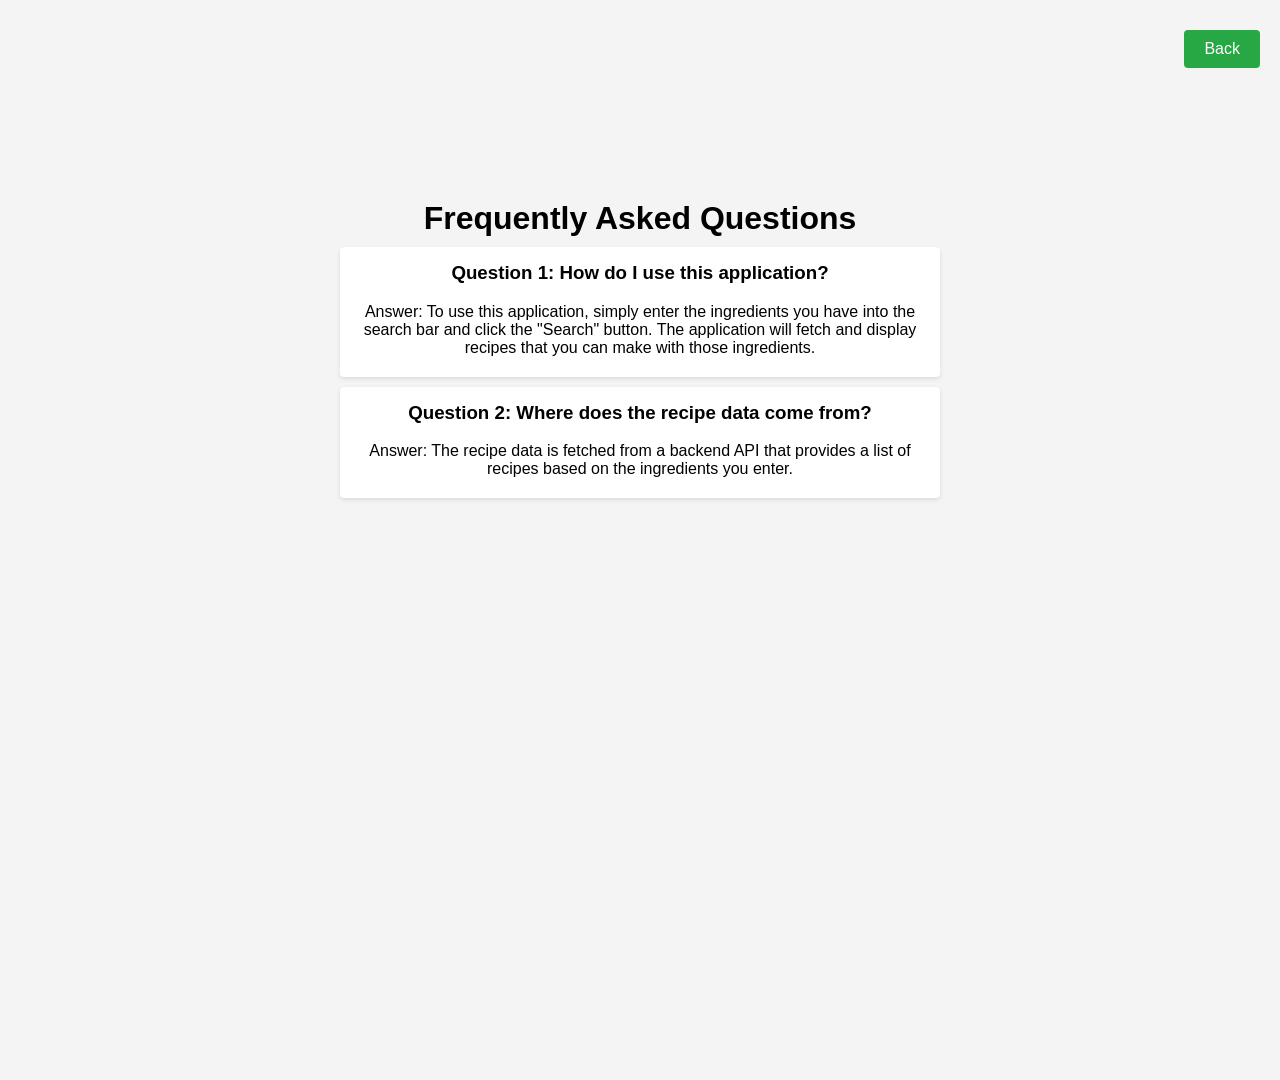
==== frontend/faq.html @ 84b554dc "Changes to Css and FAQ Page Added" ====
<!DOCTYPE html>
<html lang="en">
<head>
  <meta charset="UTF-8">
  <meta name="viewport" content="width=device-width, initial-scale=1.0">
  <title>FAQ</title>
  <link rel="stylesheet" href="style.css">
</head>
<body>
  <a href="index.html" class="back-button">Back</a>
  <div class="container">
    <h1>Frequently Asked Questions</h1>
    
    <div class="faq-item">
      <h3>Question 1: How do I use this application?</h3>
      <p>Answer: To use this application, simply enter the ingredients you have into the search bar and click the "Search" button. The application will fetch and display recipes that you can make with those ingredients.</p>
    </div>
    
    <div class="faq-item">
      <h3>Question 2: Where does the recipe data come from?</h3>
      <p>Answer: The recipe data is fetched from a backend API that provides a list of recipes based on the ingredients you enter.</p>
    </div>
    
    <!-- Add more questions and answers here -->
    
  </div>
</body>
</html>
---- frontend/style.css ----
body {
  font-family: Arial, sans-serif;
  margin: 0;
  padding: 0;
  background-color: #f4f4f4;
  display: flex;
  justify-content: flex-start; /* Align items to the top */
  align-items: center; /* Center items horizontally */
  min-height: 100vh;
  flex-direction: column;
  padding-top: 20vh; /* Add padding to move content down */
}

.container {
  width: 80%;
  max-width: 600px;
  text-align: center;
  margin: 10px 0; /* Reduce margin to move content up */
  display: flex;
  flex-direction: column;
  align-items: center; /* Center the content horizontally */
}

h1 {
  margin-top: 10px; /* Reduce margin to move the heading up */
  margin-bottom: 10px; /* Reduce margin to move the heading closer to the input */
}

#input {
  width: 100%;
  padding: 10px;
  margin-bottom: 10px;
  border: 1px solid #ccc;
  border-radius: 4px;
}

button, .faq-button, .back-button {
  padding: 10px 20px;
  border: none;
  background-color: #28a745;
  color: white;
  border-radius: 4px;
  cursor: pointer;
  text-decoration: none; /* Remove underline from link */
  display: inline-block;
  margin-top: 10px; /* Add margin to separate buttons */
}

button:hover, .faq-button:hover, .back-button:hover {
  background-color: #218838;
}

#results {
  margin-top: 20px;
  width: 100%;
}

.recipe {
  background-color: white;
  padding: 15px;
  margin-bottom: 10px;
  border-radius: 4px;
  box-shadow: 0 2px 4px rgba(0, 0, 0, 0.1);
  text-align: left;
}

.recipe h3 {
  margin-top: 0;
}

.recipe h4 {
  margin-bottom: 5px;
}

.recipe ul {
  padding-left: 20px;
  margin: 5px 0;
}

.recipe p {
  margin: 5px 0;
}

.faq-button, .back-button {
  position: absolute;
  top: 20px;
  right: 20px;
}

.faq-item {
  background-color: white;
  padding: 15px;
  margin-bottom: 10px;
  border-radius: 4px;
  box-shadow: 0 2px 4px rgba(0, 0, 0, 0.1);
}

.faq-item h3 {
  margin-top: 0;
}

.faq-item p {
  margin: 5px 0;
}
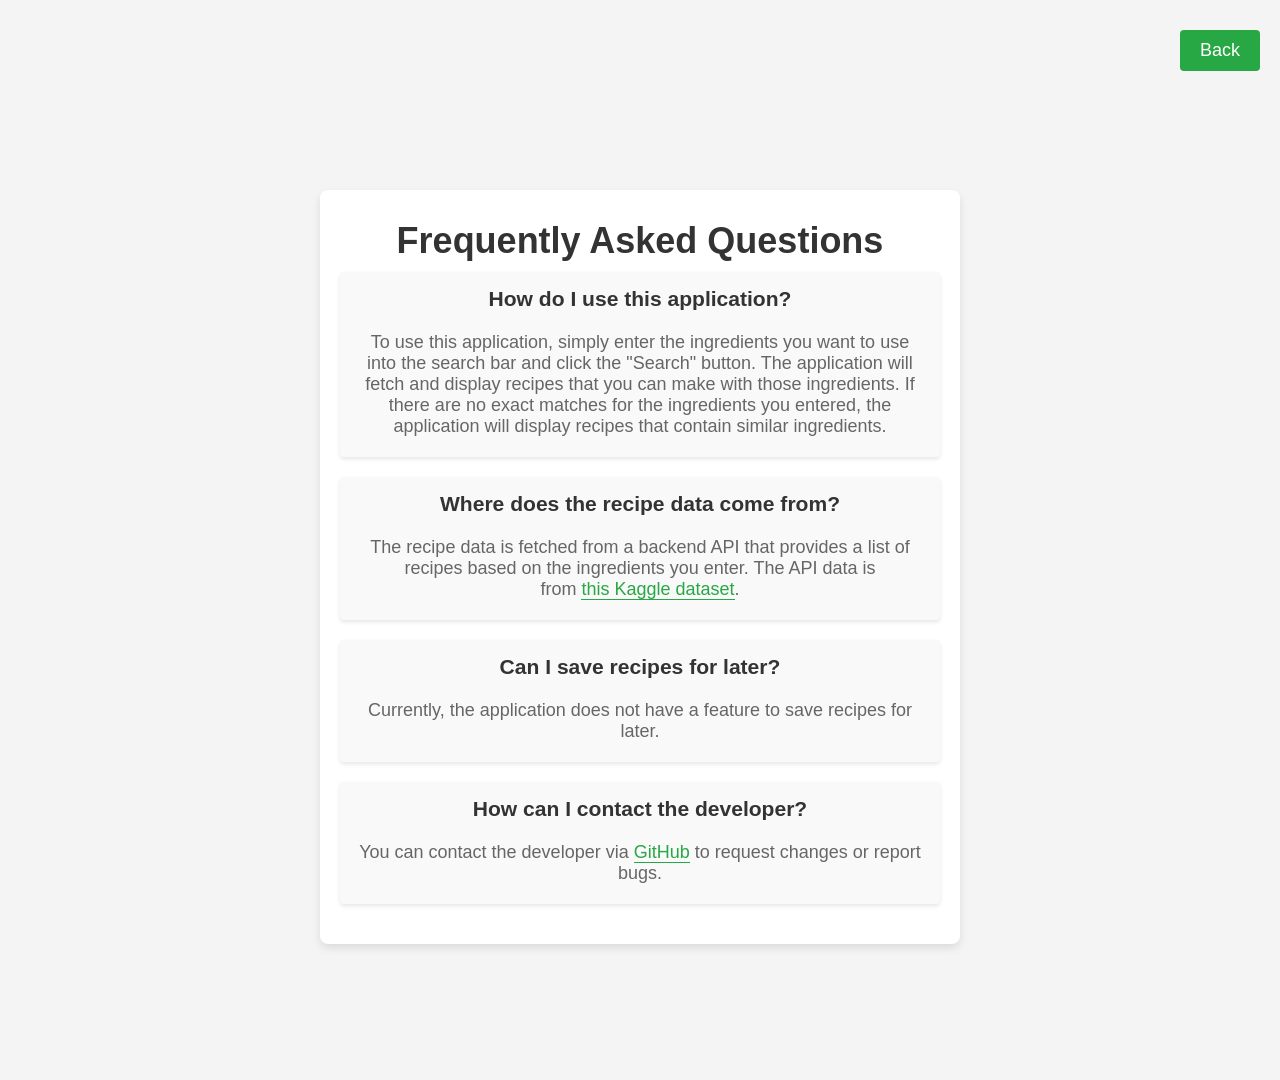
==== commit ea0521e1: "Enhance FAQ section and improve styling for better user experience" ====
--- a/frontend/faq.html
+++ b/frontend/faq.html
@@ -12,13 +12,31 @@
     <h1>Frequently Asked Questions</h1>
     
     <div class="faq-item">
-      <h3>Question 1: How do I use this application?</h3>
-      <p>Answer: To use this application, simply enter the ingredients you have into the search bar and click the "Search" button. The application will fetch and display recipes that you can make with those ingredients.</p>
+      <h3>How do I use this application?</h3>
+      <p>
+        To use this application, simply enter the ingredients you want to use into the search bar and click the "Search" button. The application will fetch and display recipes that you can make with those ingredients. If there are no exact matches for the ingredients you entered, the application will display recipes that contain similar ingredients.
+      </p>
     </div>
     
     <div class="faq-item">
-      <h3>Question 2: Where does the recipe data come from?</h3>
-      <p>Answer: The recipe data is fetched from a backend API that provides a list of recipes based on the ingredients you enter.</p>
+      <h3>Where does the recipe data come from?</h3>
+      <p>
+        The recipe data is fetched from a backend API that provides a list of recipes based on the ingredients you enter. The API data is <br> from <a href="https://www.kaggle.com/datasets/wilmerarltstrmberg/recipe-dataset-over-2m/data" target="_blank">this Kaggle dataset</a>.
+      </p>
+    </div>
+    
+    <div class="faq-item">
+      <h3>Can I save recipes for later?</h3>
+      <p>
+        Currently, the application does not have a feature to save recipes for later.
+      </p>
+    </div>
+    
+    <div class="faq-item">
+      <h3>How can I contact the developer?</h3>
+      <p>
+        You can contact the developer via <a href="https://github.com/DE-blank/recipes">GitHub</a> to request changes or report bugs.
+      </p>
     </div>
     
     <!-- Add more questions and answers here -->
--- a/frontend/style.css
+++ b/frontend/style.css
@@ -9,6 +9,7 @@
   min-height: 100vh;
   flex-direction: column;
   padding-top: 20vh; /* Add padding to move content down */
+  font-size: 18px; /* Increase base font size */
 }
 
 .container {
@@ -19,11 +20,17 @@
   display: flex;
   flex-direction: column;
   align-items: center; /* Center the content horizontally */
+  background-color: #ffffff; /* Add a white background to the container */
+  padding: 20px; /* Add padding inside the container */
+  border-radius: 8px; /* Add rounded corners to the container */
+  box-shadow: 0 4px 8px rgba(0, 0, 0, 0.1); /* Add a subtle shadow to the container */
 }
 
 h1 {
   margin-top: 10px; /* Reduce margin to move the heading up */
   margin-bottom: 10px; /* Reduce margin to move the heading closer to the input */
+  font-size: 2em; /* Increase font size for the heading */
+  color: #333333; /* Add a dark color to the heading */
 }
 
 #input {
@@ -44,10 +51,12 @@
   text-decoration: none; /* Remove underline from link */
   display: inline-block;
   margin-top: 10px; /* Add margin to separate buttons */
+  font-size: 1em; /* Ensure button text size matches body text size */
 }
 
 button:hover, .faq-button:hover, .back-button:hover {
   background-color: #218838;
+  color: white; /* Ensure text color remains white on hover */
 }
 
 #results {
@@ -56,7 +65,7 @@
 }
 
 .recipe {
-  background-color: white;
+  background-color: #f9f9f9; /* Add a light background color to the recipe */
   padding: 15px;
   margin-bottom: 10px;
   border-radius: 4px;
@@ -66,10 +75,12 @@
 
 .recipe h3 {
   margin-top: 0;
+  color: #333333; /* Add a dark color to the recipe titles */
 }
 
 .recipe h4 {
   margin-bottom: 5px;
+  color: #555555; /* Add a slightly lighter color to the subtitles */
 }
 
 .recipe ul {
@@ -79,6 +90,7 @@
 
 .recipe p {
   margin: 5px 0;
+  color: #666666; /* Add a medium color to the recipe text */
 }
 
 .faq-button, .back-button {
@@ -88,17 +100,31 @@
 }
 
 .faq-item {
-  background-color: white;
+  background-color: #f9f9f9; /* Add a light background color to the FAQ items */
   padding: 15px;
-  margin-bottom: 10px;
+  margin-bottom: 20px; /* Increase margin to add more space between FAQ items */
   border-radius: 4px;
   box-shadow: 0 2px 4px rgba(0, 0, 0, 0.1);
 }
 
 .faq-item h3 {
   margin-top: 0;
+  color: #333333; /* Add a dark color to the FAQ titles */
 }
 
 .faq-item p {
   margin: 5px 0;
+  color: #666666; /* Add a medium color to the FAQ text */
+}
+
+.faq-item a {
+  color: #28a745 !important; /* Match link color to button color */
+  text-decoration: none !important; /* Remove underline from links */
+  border-bottom: 1px solid #28a745 !important; /* Add a bottom border to links */
+  transition: color 0.3s, border-bottom-color 0.3s; /* Add transition for smooth hover effect */
+}
+
+.faq-item a:hover {
+  color: #218838 !important; /* Darken the link color on hover */
+  border-bottom-color: #218838 !important; /* Change the bottom border color on hover */
 }
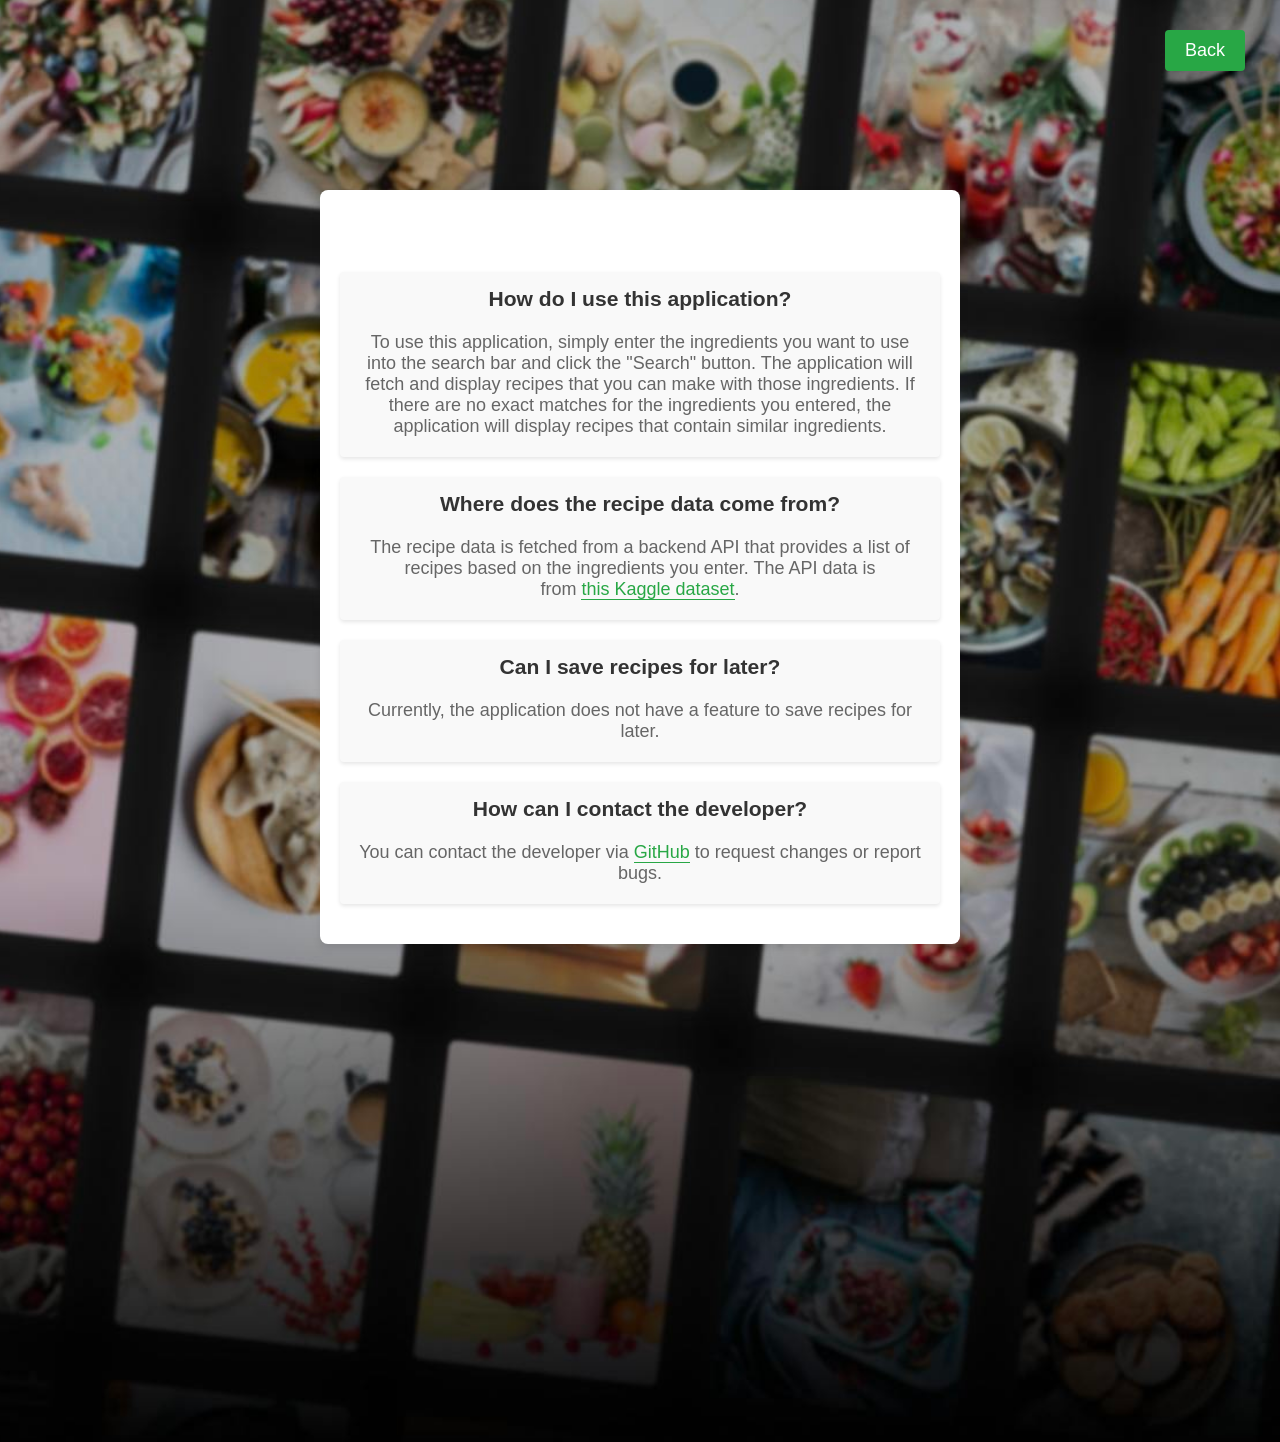
==== commit 1a476f6d: "changed css" ====
--- a/frontend/faq.html
+++ b/frontend/faq.html
@@ -7,6 +7,7 @@
   <link rel="stylesheet" href="style.css">
 </head>
 <body>
+  <img class="bg-image"  src="IMG_3679 2.jpg"/>
   <a href="index.html" class="back-button">Back</a>
   <div class="container">
     <h1>Frequently Asked Questions</h1>
@@ -39,8 +40,6 @@
       </p>
     </div>
     
-    <!-- Add more questions and answers here -->
-    
   </div>
 </body>
 </html>
--- a/frontend/style.css
+++ b/frontend/style.css
@@ -1,130 +1,159 @@
 body {
-  font-family: Arial, sans-serif;
-  margin: 0;
-  padding: 0;
-  background-color: #f4f4f4;
-  display: flex;
+  font-family: Arial, sans-serif; /* Set the font family for the body */
+  margin: 0; /* Remove default margin */
+  padding: 0; /* Remove default padding */
+  background-color: #000000; /* Set the background color */
+  display: flex; /* Use flexbox for layout */
   justify-content: flex-start; /* Align items to the top */
   align-items: center; /* Center items horizontally */
-  min-height: 100vh;
-  flex-direction: column;
+  min-height: 100vh; /* Set the minimum height to 100% of the viewport height */
+  flex-direction: column; /* Stack items vertically */
   padding-top: 20vh; /* Add padding to move content down */
   font-size: 18px; /* Increase base font size */
+  position: relative;
+}
+
+.bg-image {
+  position: absolute;
+  z-index: -1;
+  left:auto;
+  right: auto;
+  top: -20px;
+  width: 110vw;
+
 }
 
 .container {
-  width: 80%;
-  max-width: 600px;
-  text-align: center;
-  margin: 10px 0; /* Reduce margin to move content up */
-  display: flex;
-  flex-direction: column;
-  align-items: center; /* Center the content horizontally */
-  background-color: #ffffff; /* Add a white background to the container */
+  width: 80%; /* Set the width to 80% of the parent */
+  max-width: 600px; /* Set the maximum width */
+  text-align: center; /* Center the text */
+  margin: 10px 0; /* Add vertical margin */
+  display: flex; /* Use flexbox for layout */
+  flex-direction: column; /* Stack items vertically */
+  align-items: center; /* Center items horizontally */
+  background-color: #ffffff; /* Set the background color to white */
   padding: 20px; /* Add padding inside the container */
-  border-radius: 8px; /* Add rounded corners to the container */
-  box-shadow: 0 4px 8px rgba(0, 0, 0, 0.1); /* Add a subtle shadow to the container */
+  border-radius: 8px; /* Add rounded corners */
+  box-shadow: 0 4px 8px rgba(0, 0, 0, 0.1); /* Add a subtle shadow */
 }
 
 h1 {
-  margin-top: 10px; /* Reduce margin to move the heading up */
-  margin-bottom: 10px; /* Reduce margin to move the heading closer to the input */
-  font-size: 2em; /* Increase font size for the heading */
-  color: #333333; /* Add a dark color to the heading */
+  margin-top: 10px; /* Add top margin */
+  margin-bottom: 10px; /* Add bottom margin */
+  font-size: 2em; /* Increase font size */
+  color: #ffffff; /* Set the text color */
+}
+
+.input-wrapper {
+  width: 90%; /* Set the width to 90% of the parent */
+  display: flex; /* Use flexbox for layout */
+  flex-direction: column; /* Stack items vertically */
+  align-items: center; /* Align items to the center */
+}
+
+label {
+  margin-bottom: 15px; /* Add bottom margin */
+  font-size: 1.2em; /* Set the font size */
+  color: #333333; /* Set the text color */
 }
 
 #input {
-  width: 100%;
-  padding: 10px;
-  margin-bottom: 10px;
-  border: 1px solid #ccc;
-  border-radius: 4px;
+  width: 100%; /* Set the width to 100% of the parent */
+  padding: 10px; /* Add padding inside the input */
+  margin-bottom: 10px; /* Add bottom margin */
+  border: 1px solid #ccc; /* Add a border */
+  border-radius: 4px; /* Add rounded corners */
 }
 
 button, .faq-button, .back-button {
-  padding: 10px 20px;
-  border: none;
-  background-color: #28a745;
-  color: white;
-  border-radius: 4px;
-  cursor: pointer;
+  padding: 10px 20px; /* Add padding inside the button */
+  border: none; /* Remove the border */
+  background-color: #28a745; /* Set the background color */
+  color: white; /* Set the text color */
+  border-radius: 4px; /* Add rounded corners */
+  cursor: pointer; /* Change the cursor to a pointer */
   text-decoration: none; /* Remove underline from link */
-  display: inline-block;
-  margin-top: 10px; /* Add margin to separate buttons */
-  font-size: 1em; /* Ensure button text size matches body text size */
+  display: inline-block; /* Display as an inline block */
+  margin-top: 10px; /* Add top margin */
+  font-size: 1em; /* Set the font size */
+  margin-right: 15px;
+}
+
+button i, .faq-button i {
+  margin-right: 5px; /* Add right margin to the icon */
 }
 
 button:hover, .faq-button:hover, .back-button:hover {
-  background-color: #218838;
+  background-color: #218838; /* Change the background color on hover */
   color: white; /* Ensure text color remains white on hover */
 }
 
 #results {
-  margin-top: 20px;
-  width: 100%;
+  margin-top: 20px; /* Add top margin */
+  width: 100%; /* Set the width to 100% of the parent */
 }
 
 .recipe {
-  background-color: #f9f9f9; /* Add a light background color to the recipe */
-  padding: 15px;
-  margin-bottom: 10px;
-  border-radius: 4px;
-  box-shadow: 0 2px 4px rgba(0, 0, 0, 0.1);
-  text-align: left;
+  background-color: #f9f9f9; /* Set the background color */
+  padding: 15px; /* Add padding inside the recipe */
+  margin-bottom: 10px; /* Add bottom margin */
+  border-radius: 4px; /* Add rounded corners */
+  box-shadow: 0 2px 4px rgba(0, 0, 0, 0.1); /* Add a subtle shadow */
+  text-align: left; /* Align text to the left */
 }
 
 .recipe h3 {
-  margin-top: 0;
-  color: #333333; /* Add a dark color to the recipe titles */
+  margin-top: 0; /* Remove top margin */
+  color: #333333; /* Set the text color */
 }
 
 .recipe h4 {
-  margin-bottom: 5px;
-  color: #555555; /* Add a slightly lighter color to the subtitles */
+  margin-bottom: 5px; /* Add bottom margin */
+  color: #555555; /* Set the text color */
 }
 
 .recipe ul {
-  padding-left: 20px;
-  margin: 5px 0;
+  padding-left: 20px; /* Add left padding */
+  margin: 5px 0; /* Add vertical margin */
 }
 
 .recipe p {
-  margin: 5px 0;
-  color: #666666; /* Add a medium color to the recipe text */
+  margin: 5px 0; /* Add vertical margin */
+  color: #666666; /* Set the text color */
 }
 
 .faq-button, .back-button {
-  position: absolute;
-  top: 20px;
-  right: 20px;
+  position: absolute; /* Position absolutely */
+  top: 20px; /* Set the top position */
+  right: 20px; /* Set the right position */
 }
 
 .faq-item {
-  background-color: #f9f9f9; /* Add a light background color to the FAQ items */
-  padding: 15px;
-  margin-bottom: 20px; /* Increase margin to add more space between FAQ items */
-  border-radius: 4px;
-  box-shadow: 0 2px 4px rgba(0, 0, 0, 0.1);
+  background-color: #f9f9f9; /* Set the background color */
+  padding: 15px; /* Add padding inside the FAQ item */
+  margin-bottom: 20px; /* Add bottom margin */
+  border-radius: 4px; /* Add rounded corners */
+  box-shadow: 0 2px 4px rgba(0, 0, 0, 0.1); /* Add a subtle shadow */
 }
 
 .faq-item h3 {
-  margin-top: 0;
-  color: #333333; /* Add a dark color to the FAQ titles */
+  margin-top: 0; /* Remove top margin */
+  color: #333333; /* Set the text color */
 }
 
 .faq-item p {
-  margin: 5px 0;
-  color: #666666; /* Add a medium color to the FAQ text */
+  margin: 5px 0; /* Add vertical margin */
+  color: #666666; /* Set the text color */
 }
 
 .faq-item a {
-  color: #28a745 !important; /* Match link color to button color */
+  color: #28a745 !important; /* Set the link color */
   text-decoration: none !important; /* Remove underline from links */
   border-bottom: 1px solid #28a745 !important; /* Add a bottom border to links */
   transition: color 0.3s, border-bottom-color 0.3s; /* Add transition for smooth hover effect */
 }
 
 .faq-item a:hover {
-  color: #218838 !important; /* Darken the link color on hover */
+  color: #218838 !important; /* Change the link color on hover */
   border-bottom-color: #218838 !important; /* Change the bottom border color on hover */
 }
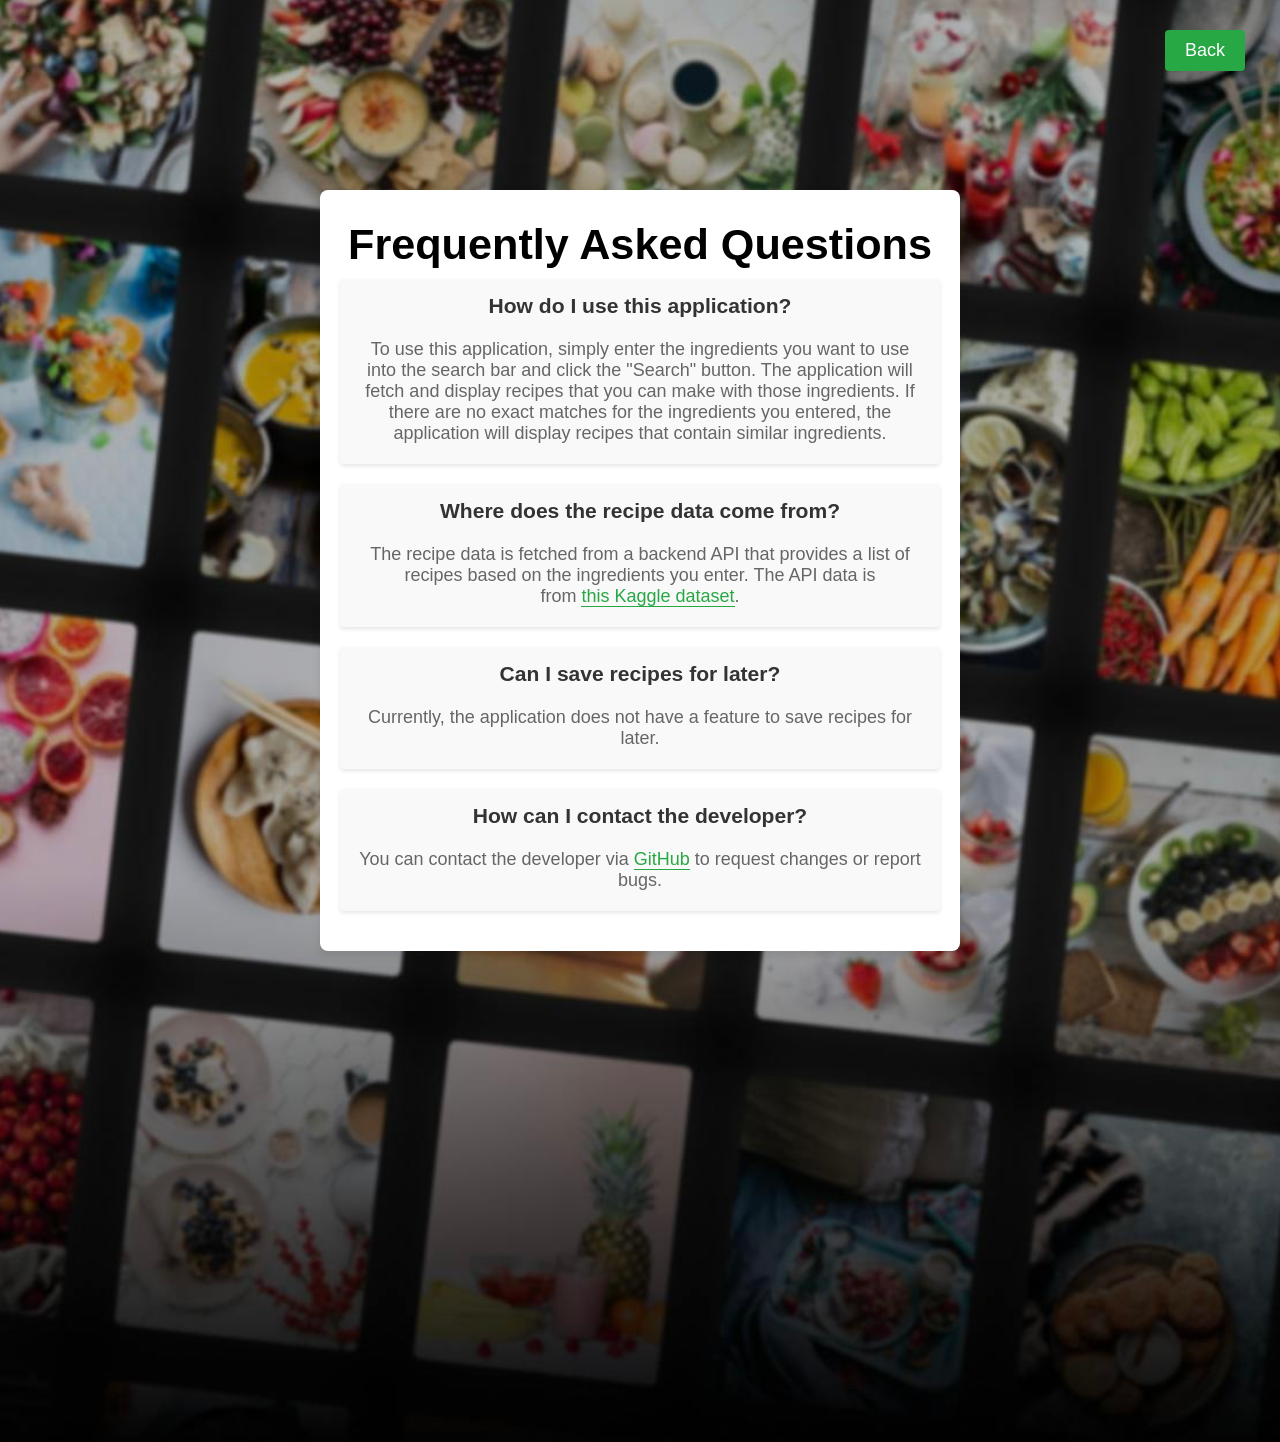
==== commit ca537bdd: "Small CSS changes" ====
--- a/frontend/faq.html
+++ b/frontend/faq.html
@@ -10,7 +10,7 @@
   <img class="bg-image"  src="IMG_3679 2.jpg"/>
   <a href="index.html" class="back-button">Back</a>
   <div class="container">
-    <h1>Frequently Asked Questions</h1>
+    <h1 class="faq-h1">Frequently Asked Questions</h1>
     
     <div class="faq-item">
       <h3>How do I use this application?</h3>
--- a/frontend/style.css
+++ b/frontend/style.css
@@ -37,10 +37,16 @@
   box-shadow: 0 4px 8px rgba(0, 0, 0, 0.1); /* Add a subtle shadow */
 }
 
-h1 {
+.faq-h1 {
   margin-top: 10px; /* Add top margin */
   margin-bottom: 10px; /* Add bottom margin */
-  font-size: 2em; /* Increase font size */
+  font-size: 2.4em; /* Increase font size */
+  color: #000000; /* Set the text color */
+}
+.main-h1 {
+  margin-top: 10px; /* Add top margin */
+  margin-bottom: 10px; /* Add bottom margin */
+  font-size: 100px; /* Increase font size */
   color: #ffffff; /* Set the text color */
 }
 
@@ -156,4 +162,19 @@
 .faq-item a:hover {
   color: #218838 !important; /* Change the link color on hover */
   border-bottom-color: #218838 !important; /* Change the bottom border color on hover */
+}
+
+.spinner {
+  border: 16px solid #f3f3f3; /* Light grey */
+  border-top: 16px solid #3498db; /* Blue */
+  border-radius: 50%;
+  width: 120px;
+  height: 120px;
+  animation: spin 2s linear infinite;
+  margin: 20px auto;
+}
+
+@keyframes spin {
+  0% { transform: rotate(0deg); }
+  100% { transform: rotate(360deg); }
 }
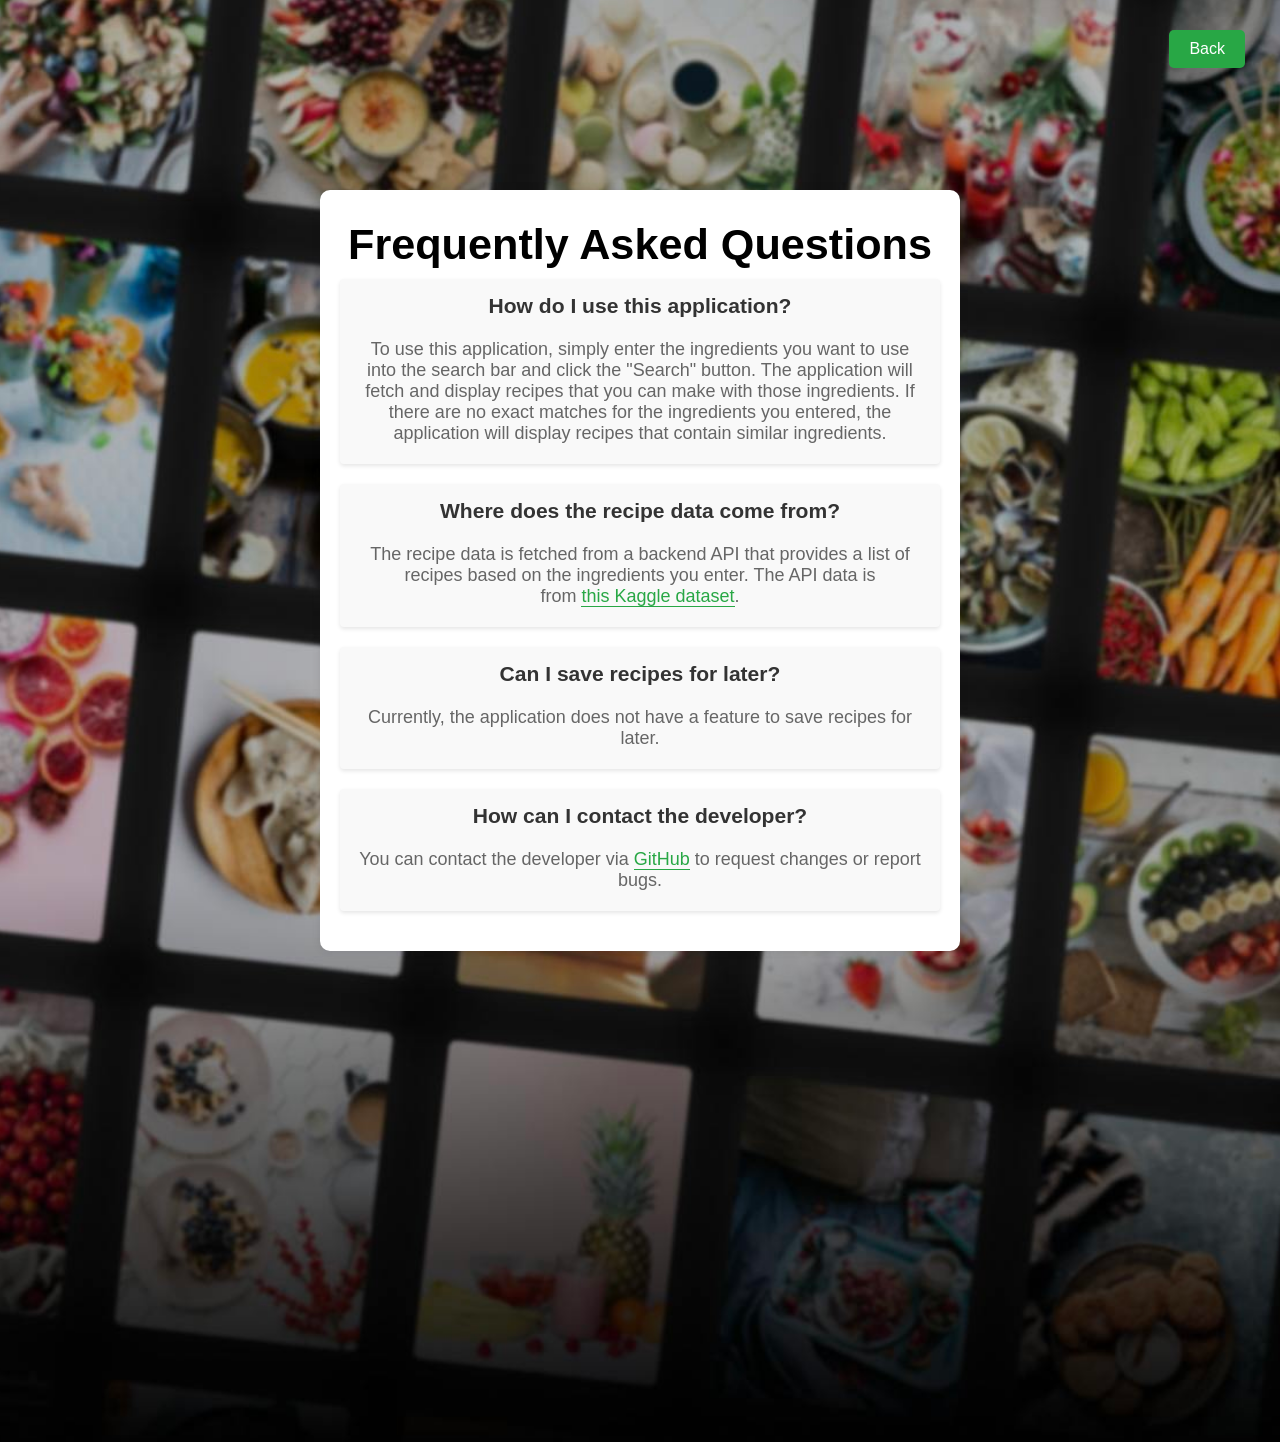
==== commit fbea0468: "Added Icon" ====
--- a/frontend/faq.html
+++ b/frontend/faq.html
@@ -3,11 +3,12 @@
 <head>
   <meta charset="UTF-8">
   <meta name="viewport" content="width=device-width, initial-scale=1.0">
+  <link rel="icon" href="img/book.png" type="image/icon type">
   <title>FAQ</title>
   <link rel="stylesheet" href="style.css">
 </head>
 <body>
-  <img class="bg-image"  src="IMG_3679 2.jpg"/>
+  <img class="bg-image"  src="img/IMG_3679.jpg"/>
   <a href="index.html" class="back-button">Back</a>
   <div class="container">
     <h1 class="faq-h1">Frequently Asked Questions</h1>
--- a/frontend/style.css
+++ b/frontend/style.css
@@ -11,6 +11,7 @@
   padding-top: 20vh; /* Add padding to move content down */
   font-size: 18px; /* Increase base font size */
   position: relative;
+  overflow-x: hidden; 
 }
 
 .bg-image {
@@ -20,7 +21,6 @@
   right: auto;
   top: -20px;
   width: 110vw;
-
 }
 
 .container {
@@ -33,8 +33,8 @@
   align-items: center; /* Center items horizontally */
   background-color: #ffffff; /* Set the background color to white */
   padding: 20px; /* Add padding inside the container */
-  border-radius: 8px; /* Add rounded corners */
-  box-shadow: 0 4px 8px rgba(0, 0, 0, 0.1); /* Add a subtle shadow */
+  border-radius: 10px; /* Add rounded corners */
+  box-shadow: 0 0 10px rgba(0, 0, 0, 0.1); /* Add a subtle shadow */
 }
 
 .faq-h1 {
@@ -45,9 +45,10 @@
 }
 .main-h1 {
   margin-top: 10px; /* Add top margin */
-  margin-bottom: 10px; /* Add bottom margin */
+  margin-bottom: 20px; /* Add bottom margin */
   font-size: 100px; /* Increase font size */
   color: #ffffff; /* Set the text color */
+  text-shadow: 4px 4px 8px rgba(0, 0, 0, 0.7); /* Enhance text shadow */
 }
 
 .input-wrapper {
@@ -55,6 +56,7 @@
   display: flex; /* Use flexbox for layout */
   flex-direction: column; /* Stack items vertically */
   align-items: center; /* Align items to the center */
+  margin-bottom: 20px; /* Add bottom margin */
 }
 
 label {
@@ -132,6 +134,12 @@
   position: absolute; /* Position absolutely */
   top: 20px; /* Set the top position */
   right: 20px; /* Set the right position */
+  background-color: #28a745; /* Set background color to green */
+  color: white; /* Set text color to white */
+  padding: 10px 20px; /* Add padding inside the button */
+  border-radius: 5px; /* Add rounded corners */
+  text-decoration: none; /* Remove underline from link */
+  font-size: 16px; /* Set the font size */
 }
 
 .faq-item {
@@ -160,13 +168,13 @@
 }
 
 .faq-item a:hover {
-  color: #218838 !important; /* Change the link color on hover */
-  border-bottom-color: #218838 !important; /* Change the bottom border color on hover */
+  color: #218838 !important; 
+  border-bottom-color: #218838 !important; 
 }
 
 .spinner {
-  border: 16px solid #f3f3f3; /* Light grey */
-  border-top: 16px solid #3498db; /* Blue */
+  border: 16px solid #f3f3f3; 
+  border-top: 16px solid #3498db; 
   border-radius: 50%;
   width: 120px;
   height: 120px;
